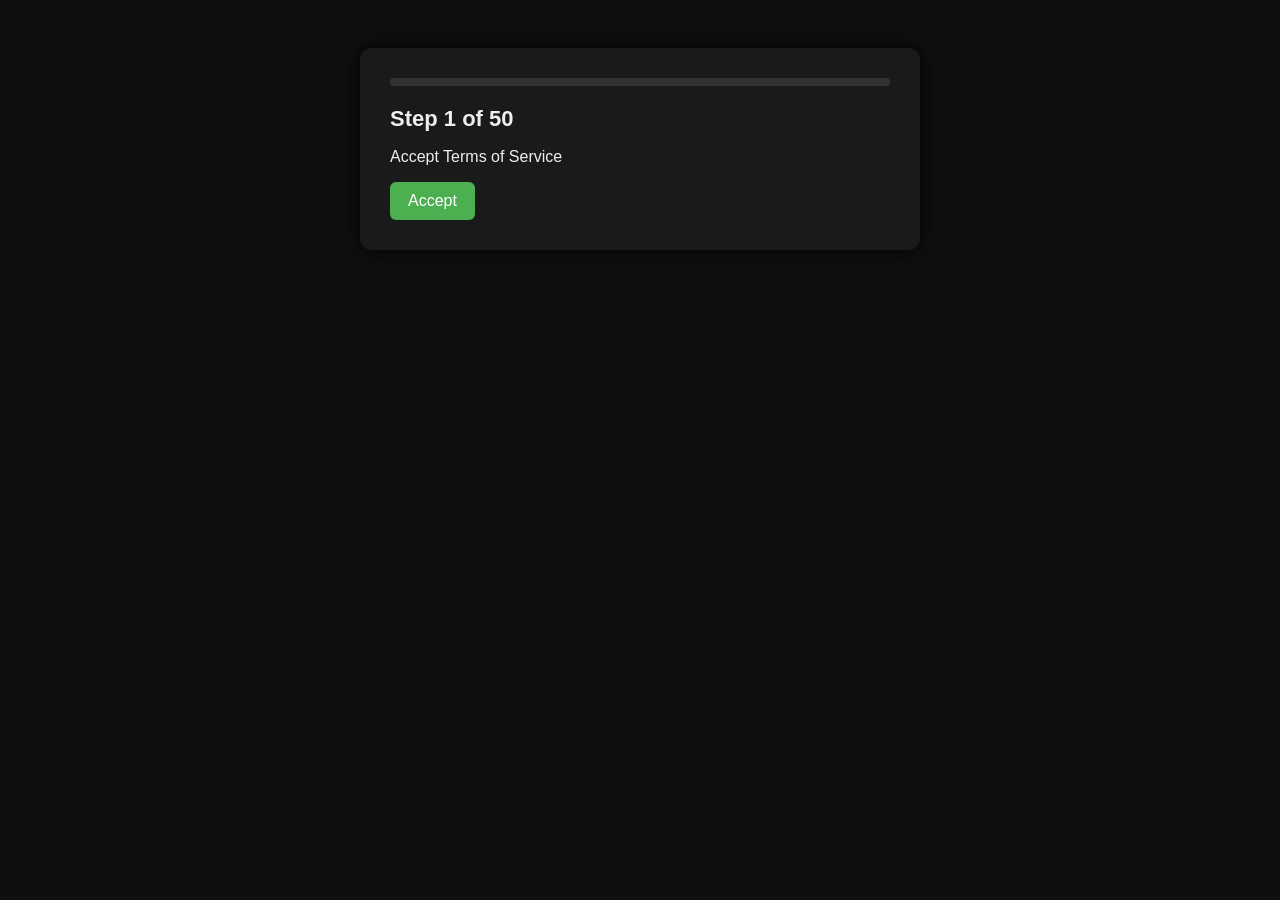
==== index.html @ 936f2f98 "Add files via upload" ====
<!DOCTYPE html>
<html lang="en">
<head>
<meta charset="UTF-8">
<title>Verification Portal</title>
<style>
body{font-family:Arial,sans-serif;background:#0f0f0f;color:#eee;display:flex;justify-content:center;padding:40px;}
.card{background:#1a1a1a;padding:30px;border-radius:12px;max-width:500px;width:100%;box-shadow:0 0 20px #000;}
h1{font-size:22px;margin-bottom:10px;}
.step{margin:20px 0;}
button{background:#4caf50;color:#fff;border:none;padding:10px 18px;border-radius:6px;cursor:pointer;font-size:16px;}
button:hover{background:#45a049;}
input{width:100%;padding:10px;border-radius:6px;border:1px solid #444;background:#111;color:#fff;font-size:16px;box-sizing:border-box;}
.progress{height:8px;background:#333;border-radius:4px;overflow:hidden;margin-bottom:20px;}
.bar{height:100%;background:#4caf50;width:0%;}
.result{font-size:28px;font-weight:bold;text-align:center;margin-top:20px;color:#ff5252;}
</style>
</head>
<body>
<div class="card">
<div class="progress"><div class="bar" id="bar"></div></div>
<h1 id="title">Step 1 of 50</h1>
<div id="content"></div>
</div>
<script>
const steps = [
 "Accept Terms of Service","Accept Privacy Policy","Accept Cookie Policy","Confirm you are 18+",
 "Agree to data collection","Accept marketing emails","Confirm nationality","Verify identity",
 "Accept refund policy","Accept community guidelines","Confirm email ownership","Accept tracking",
 "Accept analytics","Confirm device ownership","Accept third-party sharing","Accept geolocation",
 "Confirm phone number","Accept SMS updates","Accept push notifications","Accept biometric data",
 "Confirm payment method","Accept subscription terms","Accept auto-renewal","Accept cancellation policy",
 "Confirm billing address","Accept shipping terms","Accept return policy","Confirm tax compliance",
 "Accept export controls","Accept age verification","Confirm parental consent","Accept accessibility terms",
 "Accept DMCA policy","Accept anti-spam policy","Confirm account security","Accept password policy",
 "Accept 2FA terms","Confirm backup codes","Accept recovery email","Accept security questions",
 "Confirm identity documents","Accept KYC","Accept AML","Confirm sanctions screening",
 "Accept risk disclosure","Accept liability waiver","Accept arbitration clause","Accept class action waiver",
 "Final confirmation","I have read everything"
];
let i=0;
const title=document.getElementById('title');
const content=document.getElementById('content');
const bar=document.getElementById('bar');
function render(){
  bar.style.width=(i/steps.length*100)+'%';
  title.textContent='Step '+(i+1)+' of '+steps.length;
  content.innerHTML='';
  const p=document.createElement('p');
  p.textContent=steps[i];
  content.appendChild(p);
  const btn=document.createElement('button');
  btn.textContent='Accept';
  btn.onclick=()=>{i++; if(i<steps.length) render(); else claim();}
  content.appendChild(btn);
}
function claim(){
  bar.style.width='100%';
  title.textContent='Result Ready';
  content.innerHTML='<p>We have your result. Claim it by entering your email.</p><input id="email" type="email" placeholder="you@example.com"><br><br><button id="verify">Verify</button>';
  document.getElementById('verify').onclick=()=>{
    const e=document.getElementById('email').value;
    const r=document.createElement('div');
    r.className='result';
    r.textContent='You are gay.';
    content.appendChild(r);
  };
}
render();
</script>
</body>
</html>
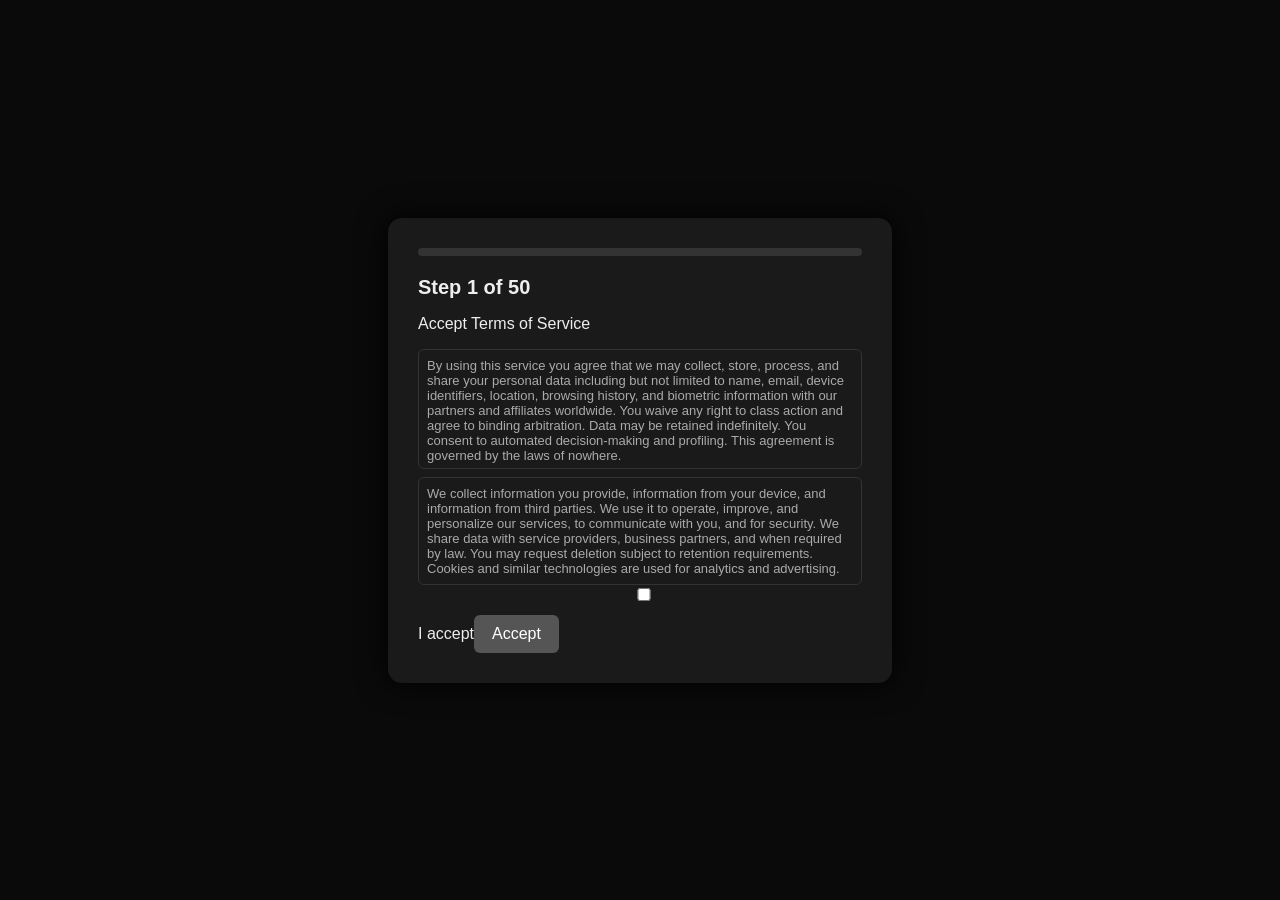
==== commit d729f5fe: "Add files via upload" ====
--- a/index.html
+++ b/index.html
@@ -4,22 +4,25 @@
 <meta charset="UTF-8">
 <title>Verification Portal</title>
 <style>
-body{font-family:Arial,sans-serif;background:#0f0f0f;color:#eee;display:flex;justify-content:center;padding:40px;}
-.card{background:#1a1a1a;padding:30px;border-radius:12px;max-width:500px;width:100%;box-shadow:0 0 20px #000;}
-h1{font-size:22px;margin-bottom:10px;}
-.step{margin:20px 0;}
-button{background:#4caf50;color:#fff;border:none;padding:10px 18px;border-radius:6px;cursor:pointer;font-size:16px;}
-button:hover{background:#45a049;}
-input{width:100%;padding:10px;border-radius:6px;border:1px solid #444;background:#111;color:#fff;font-size:16px;box-sizing:border-box;}
+*{box-sizing:border-box;}
+html,body{margin:0;height:100%;background:#0a0a0a;color:#eee;font-family:Arial,sans-serif;display:flex;align-items:center;justify-content:center;}
+.card{background:#1a1a1a;padding:30px;border-radius:14px;max-width:560px;width:90%;box-shadow:0 0 30px #000;opacity:0;transform:translateY(20px);transition:opacity .6s ease,transform .6s ease;}
+.card.show{opacity:1;transform:translateY(0);}
+h1{font-size:20px;margin-bottom:12px;}
+.step{margin:18px 0;min-height:120px;}
+button{background:#4caf50;color:#fff;border:none;padding:10px 18px;border-radius:6px;cursor:pointer;font-size:16px;margin-top:10px;}
+button:disabled{background:#555;cursor:not-allowed;}
+input{width:100%;padding:10px;border-radius:6px;border:1px solid #444;background:#111;color:#fff;font-size:16px;}
 .progress{height:8px;background:#333;border-radius:4px;overflow:hidden;margin-bottom:20px;}
-.bar{height:100%;background:#4caf50;width:0%;}
+.bar{height:100%;background:#4caf50;width:0%;transition:width .6s ease;}
+.tos{font-size:13px;color:#aaa;max-height:120px;overflow:auto;border:1px solid #333;padding:8px;border-radius:6px;margin-top:8px;}
 .result{font-size:28px;font-weight:bold;text-align:center;margin-top:20px;color:#ff5252;}
 </style>
 </head>
 <body>
-<div class="card">
+<div class="card" id="card">
 <div class="progress"><div class="bar" id="bar"></div></div>
-<h1 id="title">Step 1 of 50</h1>
+<h1 id="title"></h1>
 <div id="content"></div>
 </div>
 <script>
@@ -38,33 +41,43 @@
  "Accept risk disclosure","Accept liability waiver","Accept arbitration clause","Accept class action waiver",
  "Final confirmation","I have read everything"
 ];
+const tosText = "By using this service you agree that we may collect, store, process, and share your personal data including but not limited to name, email, device identifiers, location, browsing history, and biometric information with our partners and affiliates worldwide. You waive any right to class action and agree to binding arbitration. Data may be retained indefinitely. You consent to automated decision-making and profiling. This agreement is governed by the laws of nowhere.";
+const privText = "We collect information you provide, information from your device, and information from third parties. We use it to operate, improve, and personalize our services, to communicate with you, and for security. We share data with service providers, business partners, and when required by law. You may request deletion subject to retention requirements. Cookies and similar technologies are used for analytics and advertising.";
 let i=0;
 const title=document.getElementById('title');
 const content=document.getElementById('content');
 const bar=document.getElementById('bar');
-function render(){
+const card=document.getElementById('card');
+function show(){card.classList.remove('show');void card.offsetWidth;card.classList.add('show');}
+function next(){
   bar.style.width=(i/steps.length*100)+'%';
   title.textContent='Step '+(i+1)+' of '+steps.length;
   content.innerHTML='';
-  const p=document.createElement('p');
-  p.textContent=steps[i];
-  content.appendChild(p);
-  const btn=document.createElement('button');
-  btn.textContent='Accept';
-  btn.onclick=()=>{i++; if(i<steps.length) render(); else claim();}
+  const p=document.createElement('p');p.textContent=steps[i];content.appendChild(p);
+  const t=document.createElement('div');t.className='tos';t.textContent=tosText;content.appendChild(t);
+  const pv=document.createElement('div');pv.className='tos';pv.textContent=privText;content.appendChild(pv);
+  const cb=document.createElement('input');cb.type='checkbox';cb.id='cb';
+  const lbl=document.createElement('label');lbl.htmlFor='cb';lbl.textContent=' I accept';
+  content.appendChild(cb);content.appendChild(lbl);
+  const btn=document.createElement('button');btn.textContent='Accept';btn.disabled=true;
+  cb.onchange=()=>btn.disabled=!cb.checked;
+  btn.onclick=()=>{
+    btn.disabled=true;cb.disabled=true;
+    setTimeout(()=>{i++; if(i<steps.length) render(); else claim();},2000);
+  };
   content.appendChild(btn);
+  show();
 }
+function render(){next();}
 function claim(){
   bar.style.width='100%';
   title.textContent='Result Ready';
   content.innerHTML='<p>We have your result. Claim it by entering your email.</p><input id="email" type="email" placeholder="you@example.com"><br><br><button id="verify">Verify</button>';
   document.getElementById('verify').onclick=()=>{
-    const e=document.getElementById('email').value;
-    const r=document.createElement('div');
-    r.className='result';
-    r.textContent='You are gay.';
+    const r=document.createElement('div');r.className='result';r.textContent='You are gay.';
     content.appendChild(r);
   };
+  show();
 }
 render();
 </script>
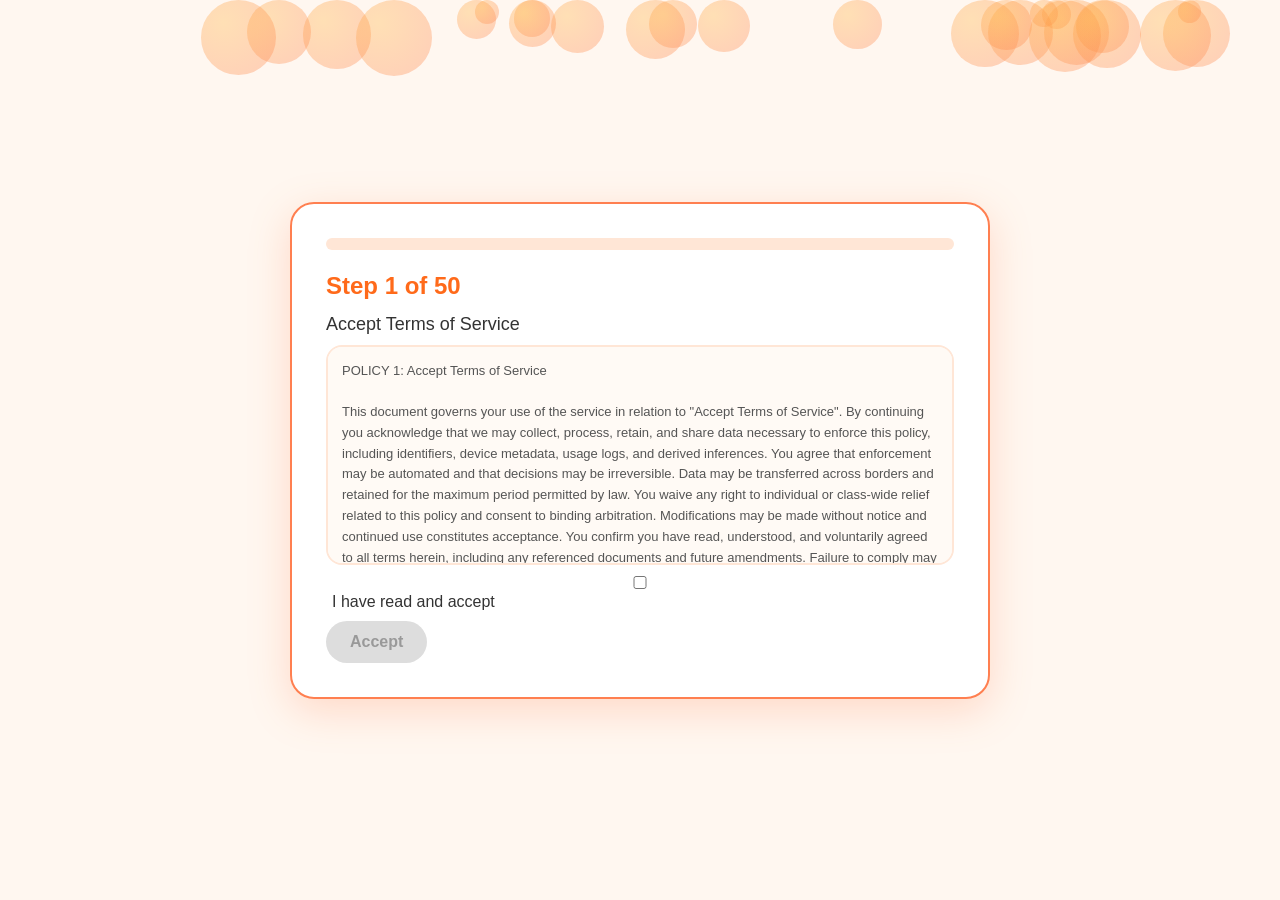
==== commit 4c3150d5: "Add files via upload" ====
--- a/index.html
+++ b/index.html
@@ -3,28 +3,19 @@
 <head>
 <meta charset="UTF-8">
 <title>Verification Portal</title>
-<style>
-*{box-sizing:border-box;}
-html,body{margin:0;height:100%;background:#0a0a0a;color:#eee;font-family:Arial,sans-serif;display:flex;align-items:center;justify-content:center;}
-.card{background:#1a1a1a;padding:30px;border-radius:14px;max-width:560px;width:90%;box-shadow:0 0 30px #000;opacity:0;transform:translateY(20px);transition:opacity .6s ease,transform .6s ease;}
-.card.show{opacity:1;transform:translateY(0);}
-h1{font-size:20px;margin-bottom:12px;}
-.step{margin:18px 0;min-height:120px;}
-button{background:#4caf50;color:#fff;border:none;padding:10px 18px;border-radius:6px;cursor:pointer;font-size:16px;margin-top:10px;}
-button:disabled{background:#555;cursor:not-allowed;}
-input{width:100%;padding:10px;border-radius:6px;border:1px solid #444;background:#111;color:#fff;font-size:16px;}
-.progress{height:8px;background:#333;border-radius:4px;overflow:hidden;margin-bottom:20px;}
-.bar{height:100%;background:#4caf50;width:0%;transition:width .6s ease;}
-.tos{font-size:13px;color:#aaa;max-height:120px;overflow:auto;border:1px solid #333;padding:8px;border-radius:6px;margin-top:8px;}
-.result{font-size:28px;font-weight:bold;text-align:center;margin-top:20px;color:#ff5252;}
-</style>
+<link rel="stylesheet" href="style.css">
 </head>
 <body>
+<div class="bg"></div>
+<div class="bubbles" id="bubbles"></div>
+<div class="wrap">
 <div class="card" id="card">
 <div class="progress"><div class="bar" id="bar"></div></div>
 <h1 id="title"></h1>
 <div id="content"></div>
 </div>
+</div>
+<div class="overlay" id="overlay"><div class="spinner"></div></div>
 <script>
 const steps = [
  "Accept Terms of Service","Accept Privacy Policy","Accept Cookie Policy","Confirm you are 18+",
@@ -41,41 +32,58 @@
  "Accept risk disclosure","Accept liability waiver","Accept arbitration clause","Accept class action waiver",
  "Final confirmation","I have read everything"
 ];
-const tosText = "By using this service you agree that we may collect, store, process, and share your personal data including but not limited to name, email, device identifiers, location, browsing history, and biometric information with our partners and affiliates worldwide. You waive any right to class action and agree to binding arbitration. Data may be retained indefinitely. You consent to automated decision-making and profiling. This agreement is governed by the laws of nowhere.";
-const privText = "We collect information you provide, information from your device, and information from third parties. We use it to operate, improve, and personalize our services, to communicate with you, and for security. We share data with service providers, business partners, and when required by law. You may request deletion subject to retention requirements. Cookies and similar technologies are used for analytics and advertising.";
+const policies = steps.map((s,idx)=>`POLICY ${idx+1}: ${s}\n\n`+`This document governs your use of the service in relation to "${s}". By continuing you acknowledge that we may collect, process, retain, and share data necessary to enforce this policy, including identifiers, device metadata, usage logs, and derived inferences. You agree that enforcement may be automated and that decisions may be irreversible. Data may be transferred across borders and retained for the maximum period permitted by law. You waive any right to individual or class-wide relief related to this policy and consent to binding arbitration. Modifications may be made without notice and continued use constitutes acceptance. You confirm you have read, understood, and voluntarily agreed to all terms herein, including any referenced documents and future amendments. Failure to comply may result in suspension or termination without refund. This policy is provided as-is without warranties. Governing law: none specified. Disputes: arbitration only. Contact: none.`);
 let i=0;
 const title=document.getElementById('title');
 const content=document.getElementById('content');
 const bar=document.getElementById('bar');
 const card=document.getElementById('card');
+const overlay=document.getElementById('overlay');
 function show(){card.classList.remove('show');void card.offsetWidth;card.classList.add('show');}
-function next(){
+function bubbles(){
+  const c=document.getElementById('bubbles');
+  for(let k=0;k<25;k++){
+    const b=document.createElement('div');b.className='bubble';
+    const size=20+Math.random()*60;
+    b.style.width=size+'px';b.style.height=size+'px';
+    b.style.left=Math.random()*100+'%';
+    b.style.animationDelay=Math.random()*12+'s';
+    b.style.animationDuration=(8+Math.random()*6)+'s';
+    c.appendChild(b);
+  }
+}
+bubbles();
+function render(){
   bar.style.width=(i/steps.length*100)+'%';
   title.textContent='Step '+(i+1)+' of '+steps.length;
   content.innerHTML='';
-  const p=document.createElement('p');p.textContent=steps[i];content.appendChild(p);
-  const t=document.createElement('div');t.className='tos';t.textContent=tosText;content.appendChild(t);
-  const pv=document.createElement('div');pv.className='tos';pv.textContent=privText;content.appendChild(pv);
+  const p=document.createElement('p');p.textContent=steps[i];p.style.fontSize='18px';p.style.marginBottom='10px';content.appendChild(p);
+  const pol=document.createElement('div');pol.className='policy';pol.textContent=policies[i];content.appendChild(pol);
   const cb=document.createElement('input');cb.type='checkbox';cb.id='cb';
-  const lbl=document.createElement('label');lbl.htmlFor='cb';lbl.textContent=' I accept';
-  content.appendChild(cb);content.appendChild(lbl);
+  const lbl=document.createElement('label');lbl.htmlFor='cb';lbl.textContent=' I have read and accept';lbl.style.marginLeft='6px';
+  const row=document.createElement('div');row.style.marginTop='10px';row.appendChild(cb);row.appendChild(lbl);content.appendChild(row);
   const btn=document.createElement('button');btn.textContent='Accept';btn.disabled=true;
   cb.onchange=()=>btn.disabled=!cb.checked;
   btn.onclick=()=>{
-    btn.disabled=true;cb.disabled=true;
-    setTimeout(()=>{i++; if(i<steps.length) render(); else claim();},2000);
+    btn.disabled=true;cb.disabled=true;overlay.classList.add('show');
+    setTimeout(()=>{overlay.classList.remove('show');i++; if(i<steps.length) render(); else claim();},2000);
   };
   content.appendChild(btn);
   show();
 }
-function render(){next();}
 function claim(){
   bar.style.width='100%';
   title.textContent='Result Ready';
-  content.innerHTML='<p>We have your result. Claim it by entering your email.</p><input id="email" type="email" placeholder="you@example.com"><br><br><button id="verify">Verify</button>';
+  content.innerHTML='<p style="font-size:18px;">We have your result. Claim it by entering your email.</p><input id="email" type="email" placeholder="you@example.com"><br><br><button id="verify">Verify</button><p style="margin-top:16px;font-size:13px;"><a href="about.html" style="color:#ff6a1a;">About</a> · <a href="contact.html" style="color:#ff6a1a;">Contact</a></p>';
   document.getElementById('verify').onclick=()=>{
     const r=document.createElement('div');r.className='result';r.textContent='You are gay.';
     content.appendChild(r);
+    const q=document.createElement('p');q.textContent='Do you want to restart?';q.style.marginTop='20px';q.style.fontSize='18px';content.appendChild(q);
+    const yes=document.createElement('button');yes.textContent='YES';yes.style.fontSize='22px';yes.style.padding='16px 40px';yes.style.marginRight='12px';
+    yes.onclick=()=>{i=0;render();};
+    const no=document.createElement('button');no.textContent='no';no.style.fontSize='11px';no.style.padding='4px 10px';no.style.background='#ddd';no.style.color='#666';
+    no.onclick=()=>{no.textContent='ok';};
+    content.appendChild(yes);content.appendChild(no);
   };
   show();
 }
--- a/style.css
+++ b/style.css
@@ -0,0 +1,24 @@
+*{box-sizing:border-box;margin:0;padding:0;}
+html,body{height:100%;overflow:hidden;font-family:'Poppins','Segoe UI',Arial,sans-serif;color:#333;background:#fff7f0;}
+.bubbles{position:fixed;inset:0;pointer-events:none;overflow:hidden;}
+.bubble{position:absolute;border-radius:50%;background:radial-gradient(circle at 30% 30%,#ffb347,#ff7f50);opacity:.35;animation:rise 12s linear infinite;}
+@keyframes rise{0%{transform:translateY(110vh) scale(.6);opacity:0;}20%{opacity:.35;}100%{transform:translateY(-20vh) scale(1.2);opacity:0;}}
+.wrap{position:relative;z-index:2;height:100%;display:flex;align-items:center;justify-content:center;padding:20px;}
+.card{background:#fff;border:2px solid #ff7f50;border-radius:24px;padding:34px;max-width:700px;width:100%;box-shadow:0 12px 40px rgba(255,127,80,.25);opacity:0;transform:scale(.92) translateY(24px);transition:opacity .7s cubic-bezier(.2,.8,.2,1),transform .7s cubic-bezier(.2,.8,.2,1);}
+.card.show{opacity:1;transform:scale(1) translateY(0);}
+h1{font-size:24px;margin-bottom:14px;color:#ff6a1a;font-weight:700;}
+.step{margin:18px 0;min-height:220px;}
+button{background:linear-gradient(135deg,#ff8c42,#ff6a1a);color:#fff;border:none;padding:12px 24px;border-radius:999px;cursor:pointer;font-size:16px;margin-top:10px;transition:transform .2s,box-shadow .2s;font-weight:600;}
+button:hover:not(:disabled){transform:translateY(-3px) scale(1.02);box-shadow:0 8px 20px rgba(255,106,26,.4);}
+button:disabled{background:#ddd;color:#999;cursor:not-allowed;transform:none;box-shadow:none;}
+input{width:100%;padding:12px 16px;border-radius:999px;border:2px solid #ffd4b8;background:#fffaf5;color:#333;font-size:16px;outline:none;}
+input:focus{border-color:#ff7f50;}
+.progress{height:12px;background:#ffe6d6;border-radius:999px;overflow:hidden;margin-bottom:22px;}
+.bar{height:100%;background:linear-gradient(90deg,#ffb347,#ff6a1a);width:0%;transition:width .8s ease;border-radius:999px;}
+.policy{font-size:13px;color:#555;max-height:220px;overflow:auto;border:2px solid #ffe6d6;padding:14px;border-radius:16px;margin-top:10px;line-height:1.6;white-space:pre-wrap;background:#fffaf5;}
+.result{font-size:36px;font-weight:800;text-align:center;margin-top:20px;color:#ff6a1a;animation:pulse 1s ease infinite;}
+@keyframes pulse{0%,100%{transform:scale(1);}50%{transform:scale(1.08);}}
+.overlay{position:fixed;inset:0;background:rgba(255,255,255,.7);display:flex;align-items:center;justify-content:center;z-index:5;opacity:0;pointer-events:none;transition:opacity .4s;backdrop-filter:blur(4px);}
+.overlay.show{opacity:1;pointer-events:auto;}
+.spinner{width:60px;height:60px;border:6px solid #ffe6d6;border-top-color:#ff6a1a;border-radius:50%;animation:spin 1s linear infinite;}
+@keyframes spin{to{transform:rotate(360deg);}}
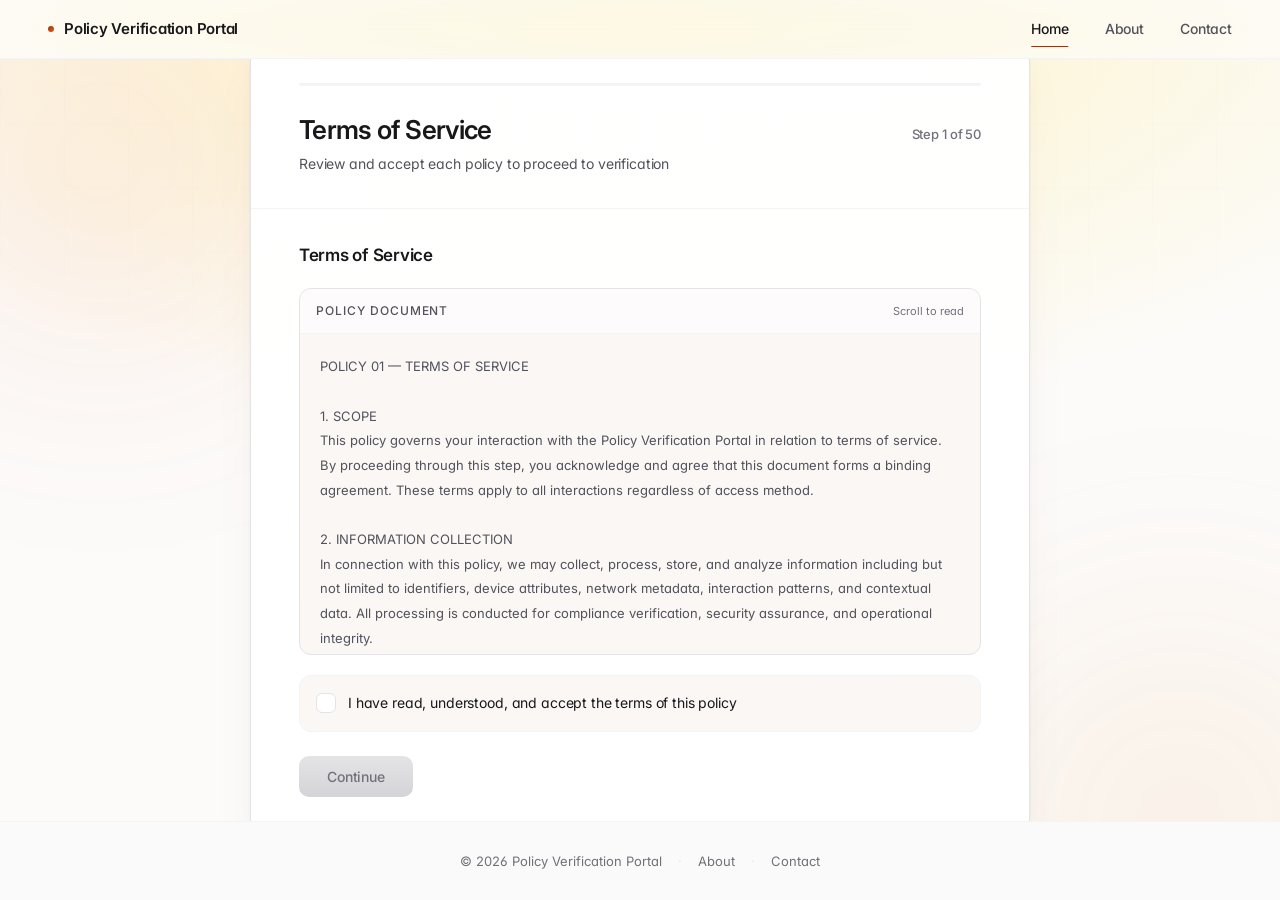
==== commit b49a8886: "v3" ====
--- a/index.html
+++ b/index.html
@@ -2,92 +2,71 @@
 <html lang="en">
 <head>
 <meta charset="UTF-8">
-<title>Verification Portal</title>
-<link rel="stylesheet" href="style.css">
+<meta name="viewport" content="width=device-width, initial-scale=1.0">
+<title>Policy Verification Portal | Multi-Step Compliance Review</title>
+<meta name="description" content="Professional multi-step policy verification portal for reviewing terms, privacy, and compliance policies with secure consent tracking.">
+<meta name="keywords" content="policy verification, compliance review, terms acceptance, privacy policy, multi-step form">
+<meta name="robots" content="index, follow">
+<meta property="og:title" content="Policy Verification Portal | Multi-Step Compliance Review">
+<meta property="og:description" content="Professional multi-step policy verification portal for reviewing terms, privacy, and compliance policies with secure consent tracking.">
+<meta property="og:type" content="website">
+<link rel="canonical" href="./index.html">
+<link rel="preconnect" href="https://fonts.googleapis.com">
+<link rel="preconnect" href="https://fonts.gstatic.com" crossorigin>
+<link rel="stylesheet" href="css/main.css">
 </head>
 <body>
-<div class="bg"></div>
-<div class="bubbles" id="bubbles"></div>
-<div class="wrap">
-<div class="card" id="card">
-<div class="progress"><div class="bar" id="bar"></div></div>
-<h1 id="title"></h1>
-<div id="content"></div>
+<header class="site-header" id="siteHeader">
+  <div class="logo">
+    <span class="logo-dot"></span>
+    <span>Policy Verification Portal</span>
+  </div>
+  <nav class="nav">
+    <a href="index.html" class="nav-link active">Home</a>
+    <a href="pages/about.html" class="nav-link">About</a>
+    <a href="pages/contact.html" class="nav-link">Contact</a>
+  </nav>
+</header>
+
+<main class="site-main">
+  <div class="ambient">
+    <div class="ambient-grid"></div>
+    <div class="ambient-glow glow-1"></div>
+    <div class="ambient-glow glow-2"></div>
+  </div>
+  
+  <div class="container">
+    <article class="card" id="card">
+      <header class="card-header">
+        <div class="progress-track">
+          <div class="progress-bar" id="progressBar"></div>
+        </div>
+        <div class="header-top">
+          <h1 class="card-title" id="cardTitle">Policy Review</h1>
+          <span class="step-counter" id="stepCounter"></span>
+        </div>
+        <p class="card-subtitle">Review and accept each policy to proceed to verification</p>
+      </header>
+      
+      <div class="card-body" id="cardBody"></div>
+    </article>
+  </div>
+</main>
+
+<footer class="site-footer">
+  <div class="footer-content">
+    <span>&copy; 2026 Policy Verification Portal</span>
+    <span class="footer-sep">·</span>
+    <a href="pages/about.html" class="footer-link">About</a>
+    <span class="footer-sep">·</span>
+    <a href="pages/contact.html" class="footer-link">Contact</a>
+  </div>
+</footer>
+
+<div class="overlay" id="overlay">
+  <div class="spinner"></div>
 </div>
-</div>
-<div class="overlay" id="overlay"><div class="spinner"></div></div>
-<script>
-const steps = [
- "Accept Terms of Service","Accept Privacy Policy","Accept Cookie Policy","Confirm you are 18+",
- "Agree to data collection","Accept marketing emails","Confirm nationality","Verify identity",
- "Accept refund policy","Accept community guidelines","Confirm email ownership","Accept tracking",
- "Accept analytics","Confirm device ownership","Accept third-party sharing","Accept geolocation",
- "Confirm phone number","Accept SMS updates","Accept push notifications","Accept biometric data",
- "Confirm payment method","Accept subscription terms","Accept auto-renewal","Accept cancellation policy",
- "Confirm billing address","Accept shipping terms","Accept return policy","Confirm tax compliance",
- "Accept export controls","Accept age verification","Confirm parental consent","Accept accessibility terms",
- "Accept DMCA policy","Accept anti-spam policy","Confirm account security","Accept password policy",
- "Accept 2FA terms","Confirm backup codes","Accept recovery email","Accept security questions",
- "Confirm identity documents","Accept KYC","Accept AML","Confirm sanctions screening",
- "Accept risk disclosure","Accept liability waiver","Accept arbitration clause","Accept class action waiver",
- "Final confirmation","I have read everything"
-];
-const policies = steps.map((s,idx)=>`POLICY ${idx+1}: ${s}\n\n`+`This document governs your use of the service in relation to "${s}". By continuing you acknowledge that we may collect, process, retain, and share data necessary to enforce this policy, including identifiers, device metadata, usage logs, and derived inferences. You agree that enforcement may be automated and that decisions may be irreversible. Data may be transferred across borders and retained for the maximum period permitted by law. You waive any right to individual or class-wide relief related to this policy and consent to binding arbitration. Modifications may be made without notice and continued use constitutes acceptance. You confirm you have read, understood, and voluntarily agreed to all terms herein, including any referenced documents and future amendments. Failure to comply may result in suspension or termination without refund. This policy is provided as-is without warranties. Governing law: none specified. Disputes: arbitration only. Contact: none.`);
-let i=0;
-const title=document.getElementById('title');
-const content=document.getElementById('content');
-const bar=document.getElementById('bar');
-const card=document.getElementById('card');
-const overlay=document.getElementById('overlay');
-function show(){card.classList.remove('show');void card.offsetWidth;card.classList.add('show');}
-function bubbles(){
-  const c=document.getElementById('bubbles');
-  for(let k=0;k<25;k++){
-    const b=document.createElement('div');b.className='bubble';
-    const size=20+Math.random()*60;
-    b.style.width=size+'px';b.style.height=size+'px';
-    b.style.left=Math.random()*100+'%';
-    b.style.animationDelay=Math.random()*12+'s';
-    b.style.animationDuration=(8+Math.random()*6)+'s';
-    c.appendChild(b);
-  }
-}
-bubbles();
-function render(){
-  bar.style.width=(i/steps.length*100)+'%';
-  title.textContent='Step '+(i+1)+' of '+steps.length;
-  content.innerHTML='';
-  const p=document.createElement('p');p.textContent=steps[i];p.style.fontSize='18px';p.style.marginBottom='10px';content.appendChild(p);
-  const pol=document.createElement('div');pol.className='policy';pol.textContent=policies[i];content.appendChild(pol);
-  const cb=document.createElement('input');cb.type='checkbox';cb.id='cb';
-  const lbl=document.createElement('label');lbl.htmlFor='cb';lbl.textContent=' I have read and accept';lbl.style.marginLeft='6px';
-  const row=document.createElement('div');row.style.marginTop='10px';row.appendChild(cb);row.appendChild(lbl);content.appendChild(row);
-  const btn=document.createElement('button');btn.textContent='Accept';btn.disabled=true;
-  cb.onchange=()=>btn.disabled=!cb.checked;
-  btn.onclick=()=>{
-    btn.disabled=true;cb.disabled=true;overlay.classList.add('show');
-    setTimeout(()=>{overlay.classList.remove('show');i++; if(i<steps.length) render(); else claim();},2000);
-  };
-  content.appendChild(btn);
-  show();
-}
-function claim(){
-  bar.style.width='100%';
-  title.textContent='Result Ready';
-  content.innerHTML='<p style="font-size:18px;">We have your result. Claim it by entering your email.</p><input id="email" type="email" placeholder="you@example.com"><br><br><button id="verify">Verify</button><p style="margin-top:16px;font-size:13px;"><a href="about.html" style="color:#ff6a1a;">About</a> · <a href="contact.html" style="color:#ff6a1a;">Contact</a></p>';
-  document.getElementById('verify').onclick=()=>{
-    const r=document.createElement('div');r.className='result';r.textContent='You are gay.';
-    content.appendChild(r);
-    const q=document.createElement('p');q.textContent='Do you want to restart?';q.style.marginTop='20px';q.style.fontSize='18px';content.appendChild(q);
-    const yes=document.createElement('button');yes.textContent='YES';yes.style.fontSize='22px';yes.style.padding='16px 40px';yes.style.marginRight='12px';
-    yes.onclick=()=>{i=0;render();};
-    const no=document.createElement('button');no.textContent='no';no.style.fontSize='11px';no.style.padding='4px 10px';no.style.background='#ddd';no.style.color='#666';
-    no.onclick=()=>{no.textContent='ok';};
-    content.appendChild(yes);content.appendChild(no);
-  };
-  show();
-}
-render();
-</script>
+
+<script src="js/app.js"></script>
 </body>
 </html>
--- a/css/main.css
+++ b/css/main.css
@@ -0,0 +1,723 @@
+@import url('https://fonts.googleapis.com/css2?family=Inter:wght@400;500;600;700&display=swap');
+
+:root {
+  --primary: #9a3412;
+  --primary-hover: #7c2d12;
+  --bg: #fcfbfa;
+  --surface: #ffffff;
+  --surface-elevated: #ffffff;
+  --surface-subtle: #faf7f5;
+  --text-primary: #18181b;
+  --text-secondary: #52525b;
+  --text-tertiary: #71717a;
+  --border: #e4e4e7;
+  --border-subtle: #f4f4f5;
+  --focus-ring: rgba(154, 52, 18, 0.12);
+}
+
+* {
+  box-sizing: border-box;
+  margin: 0;
+  padding: 0;
+}
+
+html {
+  scroll-behavior: smooth;
+}
+
+html, body {
+  height: 100%;
+  font-family: 'Inter', -apple-system, BlinkMacSystemFont, 'Segoe UI', system-ui, sans-serif;
+  color: var(--text-primary);
+  background: radial-gradient(ellipse 120% 80% at 50% 0%, #fef3c7 0%, var(--bg) 60%);
+  -webkit-font-smoothing: antialiased;
+  -moz-osx-font-smoothing: grayscale;
+  text-rendering: optimizeLegibility;
+}
+
+body {
+  display: flex;
+  flex-direction: column;
+  line-height: 1.7;
+  font-feature-settings: 'cv02', 'cv03', 'cv04', 'cv11';
+}
+
+.site-header {
+  display: flex;
+  align-items: center;
+  justify-content: space-between;
+  padding: 16px 48px;
+  border-bottom: 1px solid var(--border-subtle);
+  background: rgba(252, 251, 250, 0.72);
+  backdrop-filter: blur(20px) saturate(180%);
+  -webkit-backdrop-filter: blur(20px) saturate(180%);
+  position: sticky;
+  top: 0;
+  z-index: 100;
+  transition: box-shadow 0.3s cubic-bezier(0.25, 0.8, 0.25, 1);
+}
+
+.site-header.scrolled {
+  box-shadow: 0 1px 3px rgba(0, 0, 0, 0.01);
+}
+
+.logo {
+  font-weight: 600;
+  font-size: 15px;
+  color: var(--text-primary);
+  letter-spacing: -0.015em;
+  display: flex;
+  align-items: center;
+  gap: 10px;
+}
+
+.logo-dot {
+  width: 6px;
+  height: 6px;
+  border-radius: 50%;
+  background: linear-gradient(135deg, var(--primary) 0%, #ea580c 100%);
+}
+
+.nav {
+  display: flex;
+  align-items: center;
+  gap: 36px;
+}
+
+.nav-link {
+  color: var(--text-secondary);
+  text-decoration: none;
+  font-size: 14px;
+  font-weight: 500;
+  letter-spacing: -0.01em;
+  transition: color 0.25s cubic-bezier(0.25, 0.8, 0.25, 1);
+  position: relative;
+}
+
+.nav-link:hover {
+  color: var(--text-primary);
+}
+
+.nav-link.active {
+  color: var(--text-primary);
+}
+
+.nav-link::after {
+  content: '';
+  position: absolute;
+  bottom: -6px;
+  left: 50%;
+  width: 0;
+  height: 1px;
+  background: var(--primary);
+  transition: all 0.3s cubic-bezier(0.25, 0.8, 0.25, 1);
+  transform: translateX(-50%);
+  opacity: 0;
+}
+
+.nav-link:hover::after,
+.nav-link.active::after {
+  width: 100%;
+  opacity: 1;
+}
+
+.site-main {
+  flex: 1;
+  display: flex;
+  align-items: center;
+  justify-content: center;
+  padding: 48px 24px;
+  position: relative;
+  overflow: hidden;
+}
+
+.ambient {
+  position: absolute;
+  inset: 0;
+  pointer-events: none;
+  overflow: hidden;
+}
+
+.ambient-grid {
+  position: absolute;
+  inset: 0;
+  background-image: 
+    linear-gradient(to right, rgba(161, 98, 7, 0.03) 1px, transparent 1px),
+    linear-gradient(to bottom, rgba(161, 98, 7, 0.03) 1px, transparent 1px);
+  background-size: 64px 64px;
+  opacity: 0.4;
+  mask-image: radial-gradient(ellipse 80% 50% at 50% 0%, black 40%, transparent 100%);
+}
+
+.ambient-glow {
+  position: absolute;
+  width: 600px;
+  height: 600px;
+  border-radius: 50%;
+  filter: blur(120px);
+  opacity: 0.12;
+  animation: glow-drift 30s ease-in-out infinite;
+}
+
+.glow-1 {
+  background: radial-gradient(circle, #ea580c 0%, transparent 70%);
+  top: -200px;
+  left: -200px;
+  animation-delay: 0s;
+}
+
+.glow-2 {
+  background: radial-gradient(circle, #d97706 0%, transparent 70%);
+  bottom: -300px;
+  right: -200px;
+  animation-delay: 10s;
+}
+
+@keyframes glow-drift {
+  0%, 100% {
+    transform: translate(0, 0) scale(1);
+  }
+  25% {
+    transform: translate(40px, -60px) scale(1.08);
+  }
+  50% {
+    transform: translate(-30px, 30px) scale(0.95);
+  }
+  75% {
+    transform: translate(20px, 40px) scale(1.05);
+  }
+}
+
+.container {
+  width: 100%;
+  max-width: 780px;
+  position: relative;
+  z-index: 1;
+}
+
+.card {
+  background: linear-gradient(180deg, rgba(255, 255, 255, 0.98) 0%, rgba(255, 255, 255, 1) 100%);
+  border: 1px solid var(--border);
+  border-radius: 20px;
+  box-shadow: 
+    0 0 0 1px rgba(0, 0, 0, 0.01),
+    0 2px 4px rgba(0, 0, 0, 0.01),
+    0 8px 16px rgba(120, 53, 15, 0.02),
+    0 24px 48px rgba(120, 53, 15, 0.03);
+  overflow: hidden;
+  opacity: 0;
+  transform: translateY(24px);
+  transition: all 0.7s cubic-bezier(0.16, 1, 0.3, 1);
+}
+
+.card.revealed {
+  opacity: 1;
+  transform: translateY(0);
+}
+
+.card-header {
+  padding: 40px 48px 32px;
+  border-bottom: 1px solid var(--border-subtle);
+}
+
+.progress-track {
+  height: 3px;
+  background: var(--border-subtle);
+  border-radius: 999px;
+  overflow: hidden;
+  margin-bottom: 28px;
+}
+
+.progress-bar {
+  height: 100%;
+  background: linear-gradient(90deg, var(--primary) 0%, #ea580c 100%);
+  width: 0%;
+  transition: width 0.8s cubic-bezier(0.25, 0.8, 0.25, 1);
+  position: relative;
+}
+
+.progress-bar::after {
+  content: '';
+  position: absolute;
+  inset: 0;
+  background: linear-gradient(90deg, transparent 0%, rgba(255, 255, 255, 0.3) 50%, transparent 100%);
+  animation: shimmer 2s ease-in-out infinite;
+}
+
+@keyframes shimmer {
+  0% {
+    transform: translateX(-100%);
+  }
+  100% {
+    transform: translateX(100%);
+  }
+}
+
+.header-top {
+  display: flex;
+  align-items: baseline;
+  justify-content: space-between;
+  margin-bottom: 6px;
+}
+
+.step-counter {
+  font-size: 13px;
+  color: var(--text-tertiary);
+  font-weight: 500;
+  letter-spacing: -0.01em;
+}
+
+.card-title {
+  font-size: 26px;
+  font-weight: 600;
+  color: var(--text-primary);
+  letter-spacing: -0.025em;
+  line-height: 1.25;
+}
+
+.card-subtitle {
+  margin-top: 6px;
+  font-size: 14px;
+  color: var(--text-secondary);
+  letter-spacing: -0.01em;
+}
+
+.card-body {
+  padding: 32px 48px 40px;
+}
+
+.step-name {
+  font-size: 17px;
+  font-weight: 600;
+  color: var(--text-primary);
+  margin-bottom: 18px;
+  letter-spacing: -0.015em;
+}
+
+.policy-container {
+  border: 1px solid var(--border);
+  border-radius: 12px;
+  background: var(--surface-subtle);
+  overflow: hidden;
+  margin-bottom: 20px;
+}
+
+.policy-header {
+  display: flex;
+  align-items: center;
+  justify-content: space-between;
+  padding: 12px 16px;
+  background: rgba(255, 255, 255, 0.6);
+  border-bottom: 1px solid var(--border-subtle);
+}
+
+.policy-label {
+  font-size: 12px;
+  font-weight: 500;
+  color: var(--text-secondary);
+  text-transform: uppercase;
+  letter-spacing: 0.08em;
+}
+
+.policy-scroll-indicator {
+  font-size: 11px;
+  color: var(--text-tertiary);
+}
+
+.policy-text {
+  max-height: 320px;
+  overflow-y: auto;
+  overflow-x: hidden;
+  padding: 20px;
+  font-size: 13px;
+  line-height: 1.9;
+  color: var(--text-secondary);
+  white-space: pre-wrap;
+  font-family: 'Inter', sans-serif;
+  scrollbar-width: thin;
+  scrollbar-color: var(--border) transparent;
+}
+
+.policy-text::-webkit-scrollbar {
+  width: 6px;
+}
+
+.policy-text::-webkit-scrollbar-track {
+  background: transparent;
+}
+
+.policy-text::-webkit-scrollbar-thumb {
+  background-color: var(--border);
+  border-radius: 3px;
+}
+
+.consent-row {
+  display: flex;
+  align-items: flex-start;
+  gap: 12px;
+  margin-bottom: 24px;
+  padding: 16px;
+  background: var(--surface-subtle);
+  border: 1px solid var(--border-subtle);
+  border-radius: 12px;
+  transition: all 0.25s cubic-bezier(0.25, 0.8, 0.25, 1);
+}
+
+.consent-row:hover {
+  background: rgba(250, 247, 245, 0.8);
+  border-color: var(--border);
+}
+
+.checkbox-custom {
+  position: relative;
+  width: 20px;
+  height: 20px;
+  margin-top: 1px;
+  flex-shrink: 0;
+}
+
+.checkbox-custom input {
+  position: absolute;
+  opacity: 0;
+  width: 100%;
+  height: 100%;
+  cursor: pointer;
+}
+
+.checkbox-box {
+  position: absolute;
+  inset: 0;
+  border: 1.5px solid var(--border);
+  border-radius: 6px;
+  background: var(--surface);
+  transition: all 0.2s cubic-bezier(0.25, 0.8, 0.25, 1);
+}
+
+.checkbox-custom input:checked + .checkbox-box {
+  background: var(--primary);
+  border-color: var(--primary);
+}
+
+.checkbox-box::after {
+  content: '';
+  position: absolute;
+  left: 6px;
+  top: 2px;
+  width: 4px;
+  height: 8px;
+  border: solid white;
+  border-width: 0 1.5px 1.5px 0;
+  transform: rotate(45deg) scale(0);
+  transition: transform 0.2s cubic-bezier(0.25, 0.8, 0.25, 1);
+}
+
+.checkbox-custom input:checked + .checkbox-box::after {
+  transform: rotate(45deg) scale(1);
+}
+
+.consent-label {
+  font-size: 14px;
+  color: var(--text-primary);
+  line-height: 1.6;
+  cursor: pointer;
+  letter-spacing: -0.01em;
+}
+
+.btn-primary {
+  background: linear-gradient(180deg, var(--primary) 0%, #7c2d12 100%);
+  color: #fff;
+  border: none;
+  padding: 12px 28px;
+  border-radius: 10px;
+  cursor: pointer;
+  font-size: 14px;
+  font-weight: 500;
+  font-family: inherit;
+  letter-spacing: -0.01em;
+  transition: all 0.25s cubic-bezier(0.25, 0.8, 0.25, 1);
+  box-shadow: 
+    0 1px 2px rgba(124, 45, 18, 0.2),
+    inset 0 1px 0 rgba(255, 255, 255, 0.1);
+}
+
+.btn-primary:hover:not(:disabled) {
+  background: linear-gradient(180deg, var(--primary-hover) 0%, #6b1f0a 100%);
+  box-shadow: 
+    0 2px 4px rgba(124, 45, 18, 0.25),
+    0 4px 8px rgba(124, 45, 18, 0.15),
+    inset 0 1px 0 rgba(255, 255, 255, 0.1);
+  transform: translateY(-1px);
+}
+
+.btn-primary:active:not(:disabled) {
+  transform: translateY(0);
+  box-shadow: 
+    0 1px 2px rgba(124, 45, 18, 0.2),
+    inset 0 1px 0 rgba(255, 255, 255, 0.1);
+}
+
+.btn-primary:disabled {
+  background: linear-gradient(180deg, var(--border) 0%, #d4d4d8 100%);
+  color: var(--text-tertiary);
+  cursor: not-allowed;
+  box-shadow: none;
+  transform: none;
+}
+
+.email-input {
+  width: 100%;
+  padding: 12px 16px;
+  border-radius: 10px;
+  border: 1px solid var(--border);
+  background: var(--surface);
+  color: var(--text-primary);
+  font-size: 14px;
+  font-family: inherit;
+  letter-spacing: -0.01em;
+  outline: none;
+  transition: all 0.25s cubic-bezier(0.25, 0.8, 0.25, 1);
+  margin-top: 12px;
+}
+
+.email-input:hover {
+  border-color: #d4d4d8;
+}
+
+.email-input:focus {
+  border-color: var(--primary);
+  box-shadow: 0 0 0 4px var(--focus-ring);
+}
+
+.result-container {
+  text-align: center;
+  padding: 32px 0;
+  animation: fade-scale-in 0.8s cubic-bezier(0.16, 1, 0.3, 1);
+}
+
+@keyframes fade-scale-in {
+  from {
+    opacity: 0;
+    transform: scale(0.96);
+  }
+  to {
+    opacity: 1;
+    transform: scale(1);
+  }
+}
+
+.result-text {
+  font-size: 38px;
+  font-weight: 600;
+  color: var(--primary);
+  letter-spacing: -0.03em;
+  line-height: 1.1;
+}
+
+.restart-section {
+  margin-top: 36px;
+  text-align: center;
+  padding-top: 32px;
+  border-top: 1px solid var(--border-subtle);
+}
+
+.restart-question {
+  font-size: 15px;
+  color: var(--text-primary);
+  margin-bottom: 18px;
+  font-weight: 500;
+  letter-spacing: -0.01em;
+}
+
+.restart-actions {
+  display: flex;
+  align-items: center;
+  justify-content: center;
+  gap: 12px;
+}
+
+.btn-restart-large {
+  font-size: 15px;
+  padding: 12px 36px;
+}
+
+.btn-restart-small {
+  font-size: 12px;
+  padding: 6px 14px;
+  background: transparent;
+  color: var(--text-tertiary);
+  border: 1px solid var(--border);
+  box-shadow: none;
+}
+
+.btn-restart-small:hover:not(:disabled) {
+  background: var(--surface-subtle);
+  color: var(--text-secondary);
+  border-color: #d4d4d8;
+  box-shadow: none;
+  transform: none;
+}
+
+.overlay {
+  position: fixed;
+  inset: 0;
+  background: rgba(252, 251, 250, 0.92);
+  display: flex;
+  align-items: center;
+  justify-content: center;
+  z-index: 1000;
+  opacity: 0;
+  pointer-events: none;
+  transition: opacity 0.4s cubic-bezier(0.25, 0.8, 0.25, 1);
+  backdrop-filter: blur(6px);
+}
+
+.overlay.active {
+  opacity: 1;
+  pointer-events: auto;
+}
+
+.spinner {
+  width: 36px;
+  height: 36px;
+  border: 2px solid var(--border);
+  border-top-color: var(--primary);
+  border-radius: 50%;
+  animation: spin 0.7s linear infinite;
+}
+
+@keyframes spin {
+  to {
+    transform: rotate(360deg);
+  }
+}
+
+.site-footer {
+  padding: 28px 48px;
+  border-top: 1px solid var(--border-subtle);
+  text-align: center;
+  font-size: 13px;
+  color: var(--text-tertiary);
+  background: rgba(252, 251, 250, 0.8);
+}
+
+.footer-content {
+  display: flex;
+  align-items: center;
+  justify-content: center;
+  gap: 16px;
+  flex-wrap: wrap;
+}
+
+.footer-link {
+  color: var(--text-tertiary);
+  text-decoration: none;
+  transition: color 0.25s cubic-bezier(0.25, 0.8, 0.25, 1);
+}
+
+.footer-link:hover {
+  color: var(--primary);
+}
+
+.footer-sep {
+  color: var(--border);
+}
+
+.page-container {
+  width: 100%;
+  max-width: 680px;
+  position: relative;
+  z-index: 1;
+}
+
+.prose p {
+  color: var(--text-secondary);
+  margin-bottom: 16px;
+  font-size: 15px;
+}
+
+.prose p:last-child {
+  margin-bottom: 0;
+}
+
+.link {
+  color: var(--primary);
+  text-decoration: none;
+  font-weight: 500;
+  transition: color 0.25s cubic-bezier(0.25, 0.8, 0.25, 1);
+}
+
+.link:hover {
+  color: var(--primary-hover);
+  text-decoration: underline;
+  text-underline-offset: 3px;
+}
+
+@media (max-width: 768px) {
+  .site-header {
+    padding: 14px 24px;
+  }
+  
+  .nav {
+    gap: 24px;
+  }
+  
+  .nav-link {
+    font-size: 13px;
+  }
+  
+  .site-main {
+    padding: 32px 16px;
+  }
+  
+  .card-header {
+    padding: 32px 28px 24px;
+  }
+  
+  .card-body {
+    padding: 24px 28px 32px;
+  }
+  
+  .card-title {
+    font-size: 24px;
+  }
+  
+  .site-footer {
+    padding: 24px 20px;
+  }
+}
+
+@media (max-width: 640px) {
+  .header-top {
+    flex-direction: column;
+    align-items: flex-start;
+    gap: 4px;
+  }
+  
+  .restart-actions {
+    flex-direction: column;
+    width: 100%;
+  }
+  
+  .btn-primary,
+  .btn-restart-large {
+    width: 100%;
+  }
+  
+  .btn-restart-small {
+    width: auto;
+  }
+}
+
+@media (prefers-reduced-motion: reduce) {
+  *,
+  *::before,
+  *::after {
+    animation-duration: 0.01ms !important;
+    animation-iteration-count: 1 !important;
+    transition-duration: 0.01ms !important;
+  }
+  
+  html {
+    scroll-behavior: auto;
+  }
+}
